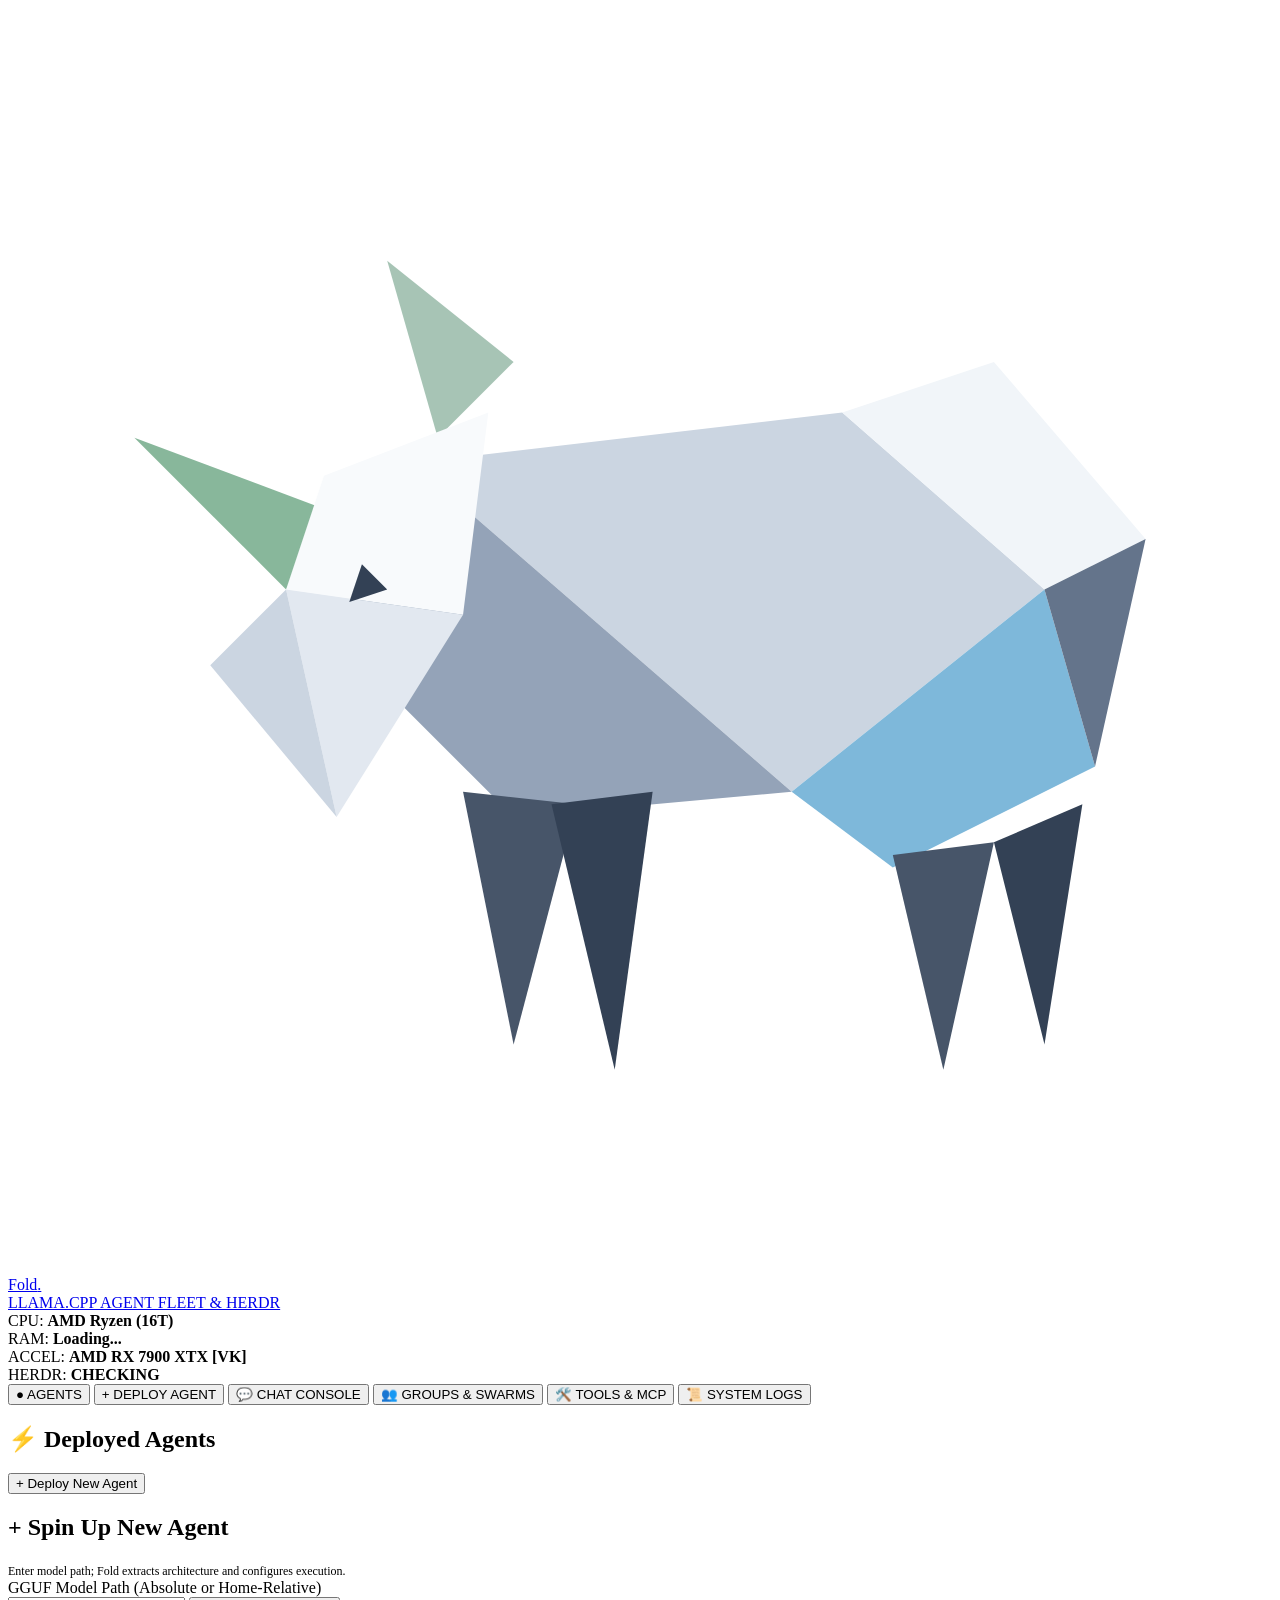
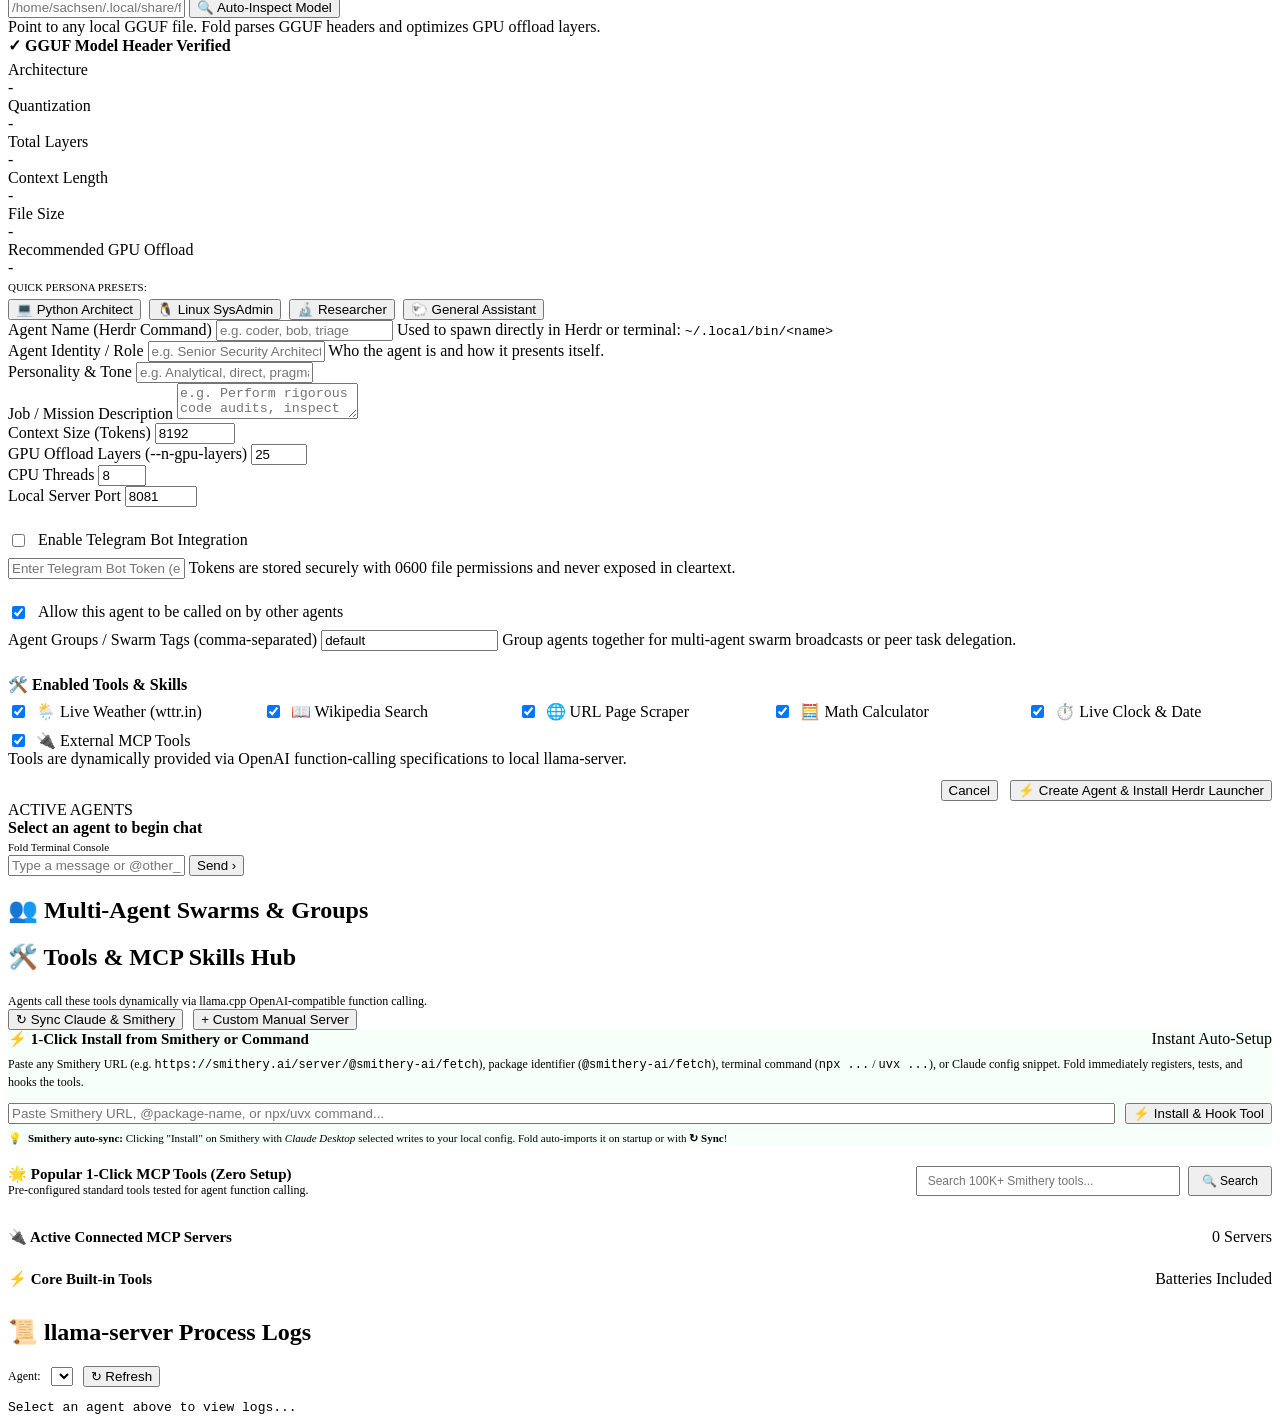
==== fold/web/templates/index.html @ 0744178b "feat(branding): rename Sheprd to Fold, origami sheep theme, and pastel aesthetic overhaul" ====
<!DOCTYPE html>
<html lang="en">
<head>
  <meta charset="UTF-8">
  <meta name="viewport" content="width=device-width, initial-scale=1.0">
  <title>Fold // llama.cpp Agent Orchestrator</title>
  <!-- CSRF_TOKEN -->
  <link rel="stylesheet" href="/static/css/fold.css">
</head>
<body>

  <!-- Header & System Telemetry -->
  <header>
    <a href="#" class="brand">
      <div class="brand-icon-wrapper">
        <svg viewBox="0 0 100 100" class="brand-origami-svg" xmlns="http://www.w3.org/2000/svg">
          <!-- Origami Sheep (Pastel Sky Blue, Sage, Cream, Slate) -->
          <!-- Body facets -->
          <polygon points="32,36 66,32 82,46 62,62" fill="#cbd5e1" />
          <polygon points="32,36 62,62 40,64 26,50" fill="#94a3b8" />
          <polygon points="66,32 82,46 90,42 78,28" fill="#f1f5f9" />
          <polygon points="62,62 82,46 86,60 70,68" fill="#7eb8da" />
          <polygon points="82,46 90,42 86,60" fill="#64748b" />
          <!-- Origami Legs -->
          <polygon points="36,62 40,82 45,63" fill="#475569" />
          <polygon points="43,63 48,84 51,62" fill="#334155" />
          <polygon points="70,67 74,84 78,66" fill="#475569" />
          <polygon points="78,66 82,82 85,63" fill="#334155" />
          <!-- Head / Ears / Face -->
          <polygon points="26,40 10,34 22,46" fill="#88b79b" />
          <polygon points="34,34 30,20 40,28" fill="#a7c4b5" />
          <polygon points="25,37 38,32 36,48 22,46" fill="#f8fafc" />
          <polygon points="22,46 36,48 26,64" fill="#e2e8f0" />
          <polygon points="22,46 26,64 16,52" fill="#cbd5e1" />
          <polygon points="28,44 30,46 27,47" fill="#334155" />
        </svg>
      </div>
      <div class="brand-title-group">
        <div class="brand-title">Fold<span class="title-accent">.</span></div>
        <div class="brand-sub">LLAMA.CPP AGENT FLEET &amp; HERDR</div>
      </div>
    </a>

    <div class="telemetry-bar">
      <div class="telemetry-item">
        <span>CPU:</span> <strong id="stat-cpu">AMD Ryzen (16T)</strong>
      </div>
      <div class="telemetry-item">
        <span>RAM:</span> <strong id="stat-ram">Loading...</strong>
      </div>
      <div class="telemetry-item">
        <span>ACCEL:</span> <strong id="stat-gpu">AMD RX 7900 XTX [VK]</strong>
      </div>
      <div class="telemetry-item">
        <span>HERDR:</span> <strong id="stat-herdr">CHECKING</strong>
      </div>
    </div>
  </header>

  <!-- Navigation Tabs -->
  <nav class="tabs-nav">
    <button class="tab-btn active" data-tab="agents-tab">
      <span>●</span> AGENTS
    </button>
    <button class="tab-btn" data-tab="deploy-tab">
      <span>+</span> DEPLOY AGENT
    </button>
    <button class="tab-btn" data-tab="chat-tab">
      <span>💬</span> CHAT CONSOLE
    </button>
    <button class="tab-btn" data-tab="groups-tab">
      <span>👥</span> GROUPS &amp; SWARMS
    </button>
    <button class="tab-btn" data-tab="tools-tab">
      <span>🛠️</span> TOOLS &amp; MCP
    </button>
    <button class="tab-btn" data-tab="logs-tab">
      <span>📜</span> SYSTEM LOGS
    </button>
  </nav>

  <!-- Main Workspace -->
  <main>

    <!-- Tab 1: Agent Registry / Dashboard -->
    <section id="agents-tab" class="tab-content active">
      <div class="section-header">
        <h2 class="section-title"><span>⚡</span> Deployed Agents</h2>
        <button class="btn btn-primary" onclick="switchTab('deploy-tab')">+ Deploy New Agent</button>
      </div>

      <div class="agents-grid" id="agents-grid">
        <!-- Dynamically rendered by app.js -->
      </div>
    </section>

    <!-- Tab 2: Deploy New Agent Wizard -->
    <section id="deploy-tab" class="tab-content">
      <div class="section-header">
        <h2 class="section-title"><span>+</span> Spin Up New Agent</h2>
        <span style="font-size: 12px; color: var(--text-dim);">Enter model path; Fold extracts architecture and configures execution.</span>
      </div>

      <div class="form-panel">
        <form id="create-agent-form">
          <div class="form-grid">

            <!-- Model Path Input with Auto-Inspect -->
            <div class="form-group form-full">
              <label for="form-model-path">GGUF Model Path (Absolute or Home-Relative)</label>
              <div class="input-with-action">
                <input 
                  type="text" 
                  id="form-model-path" 
                  class="form-control" 
                  placeholder="/home/sachsen/.local/share/fold/models/qwen2.5-0.5b-instruct-q4_k_m.gguf" 
                  required
                >
                <button type="button" class="btn btn-primary" id="btn-inspect-model">
                  🔍 Auto-Inspect Model
                </button>
              </div>
              <span class="help-text">Point to any local GGUF file. Fold parses GGUF headers and optimizes GPU offload layers.</span>
            </div>

            <!-- Inspection Result Card (Appears after inspection) -->
            <div class="form-full">
              <div class="inspection-result" id="inspection-result-box">
                <div style="font-weight: 700; color: var(--accent-green); margin-bottom: 6px;">
                  ✓ GGUF Model Header Verified
                </div>
                <div class="inspection-grid">
                  <div class="inspect-stat-card">
                    <div class="label">Architecture</div>
                    <div class="value" id="inspect-arch">-</div>
                  </div>
                  <div class="inspect-stat-card">
                    <div class="label">Quantization</div>
                    <div class="value" id="inspect-quant">-</div>
                  </div>
                  <div class="inspect-stat-card">
                    <div class="label">Total Layers</div>
                    <div class="value" id="inspect-layers">-</div>
                  </div>
                  <div class="inspect-stat-card">
                    <div class="label">Context Length</div>
                    <div class="value" id="inspect-ctx">-</div>
                  </div>
                  <div class="inspect-stat-card">
                    <div class="label">File Size</div>
                    <div class="value" id="inspect-size">-</div>
                  </div>
                  <div class="inspect-stat-card">
                    <div class="label">Recommended GPU Offload</div>
                    <div class="value" id="inspect-rec-gpu">-</div>
                  </div>
                </div>
              </div>
            </div>

            <!-- Quick Presets -->
            <div class="form-full" style="margin-top: 4px;">
              <label style="margin-bottom: 6px; display: block; font-size: 11px; color: var(--text-dim);">
                QUICK PERSONA PRESETS:
              </label>
              <div style="display: flex; gap: 8px; flex-wrap: wrap;">
                <button type="button" class="btn btn-secondary preset-btn" data-preset="architect">💻 Python Architect</button>
                <button type="button" class="btn btn-secondary preset-btn" data-preset="sysadmin">🐧 Linux SysAdmin</button>
                <button type="button" class="btn btn-secondary preset-btn" data-preset="researcher">🔬 Researcher</button>
                <button type="button" class="btn btn-secondary preset-btn" data-preset="assistant">🐑 General Assistant</button>
              </div>
            </div>

            <!-- Agent Name & Identity -->
            <div class="form-group">
              <label for="form-name">Agent Name (Herdr Command)</label>
              <input type="text" id="form-name" class="form-control" placeholder="e.g. coder, bob, triage" pattern="^[a-zA-Z0-9_-]{1,32}$" required>
              <span class="help-text">Used to spawn directly in Herdr or terminal: <code>~/.local/bin/&lt;name&gt;</code></span>
            </div>

            <div class="form-group">
              <label for="form-identity">Agent Identity / Role</label>
              <input type="text" id="form-identity" class="form-control" placeholder="e.g. Senior Security Architect" required>
              <span class="help-text">Who the agent is and how it presents itself.</span>
            </div>

            <!-- Personality -->
            <div class="form-group form-full">
              <label for="form-personality">Personality &amp; Tone</label>
              <input type="text" id="form-personality" class="form-control" placeholder="e.g. Analytical, direct, pragmatic, speaks in concise bullet points" required>
            </div>

            <!-- Job / Mission -->
            <div class="form-group form-full">
              <label for="form-job">Job / Mission Description</label>
              <textarea id="form-job" class="form-control" placeholder="e.g. Perform rigorous code audits, inspect git diffs, diagnose bugs, and write unit tests." required></textarea>
            </div>

            <!-- Advanced Server Parameters -->
            <div class="form-group">
              <label for="form-context-size">Context Size (Tokens)</label>
              <input type="number" id="form-context-size" class="form-control" value="8192" min="512" max="131072">
            </div>

            <div class="form-group">
              <label for="form-gpu-layers">GPU Offload Layers (--n-gpu-layers)</label>
              <input type="number" id="form-gpu-layers" class="form-control" value="25" min="0" max="256">
            </div>

            <div class="form-group">
              <label for="form-threads">CPU Threads</label>
              <input type="number" id="form-threads" class="form-control" value="8" min="1" max="64">
            </div>

            <div class="form-group">
              <label for="form-port">Local Server Port</label>
              <input type="number" id="form-port" class="form-control" value="8081" min="1024" max="65535">
            </div>

            <input type="hidden" id="form-template" value="chatml">

            <!-- Telegram Bot Integration -->
            <div class="form-group form-full" style="border-top: 1px solid var(--border-green); padding-top: 16px; margin-top: 8px;">
              <div style="display: flex; align-items: center; gap: 10px; margin-bottom: 8px;">
                <input type="checkbox" id="form-tg-enabled" style="accent-color: var(--accent-green);">
                <label for="form-tg-enabled" style="margin: 0; cursor: pointer;">Enable Telegram Bot Integration</label>
              </div>
              <input type="password" id="form-tg-token" class="form-control" placeholder="Enter Telegram Bot Token (e.g. 123456789:ABCdefGHIjklMNOpqrSTUvwxYZ)">
              <span class="help-text">Tokens are stored securely with 0600 file permissions and never exposed in cleartext.</span>
            </div>

            <!-- Multi-Agent Coordination -->
            <div class="form-group form-full" style="border-top: 1px solid var(--border-green); padding-top: 16px; margin-top: 8px;">
              <div style="display: flex; align-items: center; gap: 10px; margin-bottom: 8px;">
                <input type="checkbox" id="form-callable" checked style="accent-color: var(--accent-green);">
                <label for="form-callable" style="margin: 0; cursor: pointer;">Allow this agent to be called on by other agents</label>
              </div>
              <label for="form-groups">Agent Groups / Swarm Tags (comma-separated)</label>
              <input type="text" id="form-groups" class="form-control" placeholder="e.g. dev, triage, research" value="default">
              <span class="help-text">Group agents together for multi-agent swarm broadcasts or peer task delegation.</span>
            </div>

            <!-- Enabled Tools & Skills -->
            <div class="form-group form-full" style="border-top: 1px solid var(--border-green); padding-top: 16px; margin-top: 8px;">
              <label style="margin-bottom: 8px; display: block; font-weight: 700; color: var(--accent-green);">🛠️ Enabled Tools &amp; Skills</label>
              <div style="display: grid; grid-template-columns: repeat(auto-fill, minmax(220px, 1fr)); gap: 10px;" id="form-tools-container">
                <label style="display: flex; align-items: center; gap: 8px; cursor: pointer;">
                  <input type="checkbox" name="form_tool" value="get_weather" checked style="accent-color: var(--accent-green);">
                  <span>🌦️ Live Weather (wttr.in)</span>
                </label>
                <label style="display: flex; align-items: center; gap: 8px; cursor: pointer;">
                  <input type="checkbox" name="form_tool" value="wikipedia_search" checked style="accent-color: var(--accent-green);">
                  <span>📖 Wikipedia Search</span>
                </label>
                <label style="display: flex; align-items: center; gap: 8px; cursor: pointer;">
                  <input type="checkbox" name="form_tool" value="fetch_url" checked style="accent-color: var(--accent-green);">
                  <span>🌐 URL Page Scraper</span>
                </label>
                <label style="display: flex; align-items: center; gap: 8px; cursor: pointer;">
                  <input type="checkbox" name="form_tool" value="calculate" checked style="accent-color: var(--accent-green);">
                  <span>🧮 Math Calculator</span>
                </label>
                <label style="display: flex; align-items: center; gap: 8px; cursor: pointer;">
                  <input type="checkbox" name="form_tool" value="get_current_time" checked style="accent-color: var(--accent-green);">
                  <span>⏱️ Live Clock &amp; Date</span>
                </label>
                <label style="display: flex; align-items: center; gap: 8px; cursor: pointer;">
                  <input type="checkbox" name="form_tool" value="all_mcp" checked style="accent-color: var(--accent-green);">
                  <span>🔌 External MCP Tools</span>
                </label>
              </div>
              <span class="help-text">Tools are dynamically provided via OpenAI function-calling specifications to local llama-server.</span>
            </div>

            <div class="form-full" style="margin-top: 12px; display: flex; justify-content: flex-end; gap: 12px;">
              <button type="button" class="btn btn-secondary" onclick="switchTab('agents-tab')">Cancel</button>
              <button type="submit" class="btn btn-primary">⚡ Create Agent &amp; Install Herdr Launcher</button>
            </div>

          </div>
        </form>
      </div>
    </section>

    <!-- Tab 3: Interactive Chat Console -->
    <section id="chat-tab" class="tab-content">
      <div class="chat-container">
        <div class="chat-sidebar">
          <div class="chat-sidebar-header">ACTIVE AGENTS</div>
          <div class="chat-agent-list" id="chat-agent-list">
            <!-- Rendered by JS -->
          </div>
        </div>
        <div class="chat-main">
          <div class="chat-header">
            <div style="font-weight: 700; color: var(--accent-green);" id="chat-active-title">
              Select an agent to begin chat
            </div>
            <div>
              <span style="font-size: 11px; color: var(--text-dim);">Fold Terminal Console</span>
            </div>
          </div>
          <div class="chat-messages" id="chat-messages">
            <!-- Messages rendered by JS -->
          </div>
          <div class="chat-input-bar">
            <input type="text" id="chat-input" class="form-control" placeholder="Type a message or @other_agent...">
            <button class="btn btn-primary" id="chat-send-btn">Send ›</button>
          </div>
        </div>
      </div>
    </section>

    <!-- Tab 4: Groups & Swarms -->
    <section id="groups-tab" class="tab-content">
      <div class="section-header">
        <h2 class="section-title"><span>👥</span> Multi-Agent Swarms &amp; Groups</h2>
      </div>
      <div id="groups-container">
        <!-- Rendered by JS -->
      </div>
    </section>

    <!-- Tab 5: Tools & MCP Skills Hub -->
    <section id="tools-tab" class="tab-content">
      <div class="section-header">
        <div>
          <h2 class="section-title"><span>🛠️</span> Tools &amp; MCP Skills Hub</h2>
          <span style="font-size: 12px; color: var(--text-dim);">Agents call these tools dynamically via llama.cpp OpenAI-compatible function calling.</span>
        </div>
        <div style="display: flex; gap: 10px; align-items: center;">
          <button class="btn btn-secondary" id="btn-sync-external" onclick="syncExternalMCPConfigs()">↻ Sync Claude &amp; Smithery</button>
          <button class="btn btn-secondary" onclick="openAddMCPModal()">+ Custom Manual Server</button>
        </div>
      </div>

      <!-- Quick 1-Click Installer from Smithery / Command -->
      <div class="card" style="margin-bottom: 20px; border-color: var(--accent-green); background: rgba(0, 255, 102, 0.03);">
        <div style="display: flex; justify-content: space-between; align-items: center; margin-bottom: 8px;">
          <div style="font-weight: 700; color: var(--accent-green); font-size: 15px;">⚡ 1-Click Install from Smithery or Command</div>
          <span class="tool-badge core">Instant Auto-Setup</span>
        </div>
        <div style="font-size: 12px; color: var(--text-dim); margin-bottom: 12px; line-height: 1.4;">
          Paste any Smithery URL (e.g. <code>https://smithery.ai/server/@smithery-ai/fetch</code>), package identifier (<code>@smithery-ai/fetch</code>), terminal command (<code>npx ...</code> / <code>uvx ...</code>), or Claude config snippet. Fold immediately registers, tests, and hooks the tools.
        </div>
        <form id="quick-mcp-form" onsubmit="handleQuickMCPInstall(event)" style="display: flex; gap: 10px;">
          <input type="text" id="quick-mcp-input" class="form-control" placeholder="Paste Smithery URL, @package-name, or npx/uvx command..." style="flex: 1;" required>
          <button type="submit" id="btn-quick-install-submit" class="btn btn-primary" style="white-space: nowrap;">⚡ Install &amp; Hook Tool</button>
        </form>
        <div style="font-size: 11px; color: var(--text-dim); margin-top: 8px; display: flex; align-items: center; gap: 6px;">
          <span>💡</span>
          <span><strong>Smithery auto-sync:</strong> Clicking "Install" on Smithery with <em>Claude Desktop</em> selected writes to your local config. Fold auto-imports it on startup or with <strong>↻ Sync</strong>!</span>
        </div>
      </div>

      <!-- Popular Zero-Setup Tools / App Store -->
      <div class="card" style="margin-bottom: 20px;">
        <div class="card-header" style="display: flex; justify-content: space-between; align-items: center; border-bottom: 1px solid var(--border-green); padding-bottom: 10px; margin-bottom: 14px; flex-wrap: wrap; gap: 10px;">
          <div>
            <div style="font-weight: 700; color: var(--accent-green); font-size: 15px;">🌟 Popular 1-Click MCP Tools (Zero Setup)</div>
            <div style="font-size: 12px; color: var(--text-dim);">Pre-configured standard tools tested for agent function calling.</div>
          </div>
          <div style="display: flex; gap: 8px; align-items: center;">
            <input type="text" id="smithery-search-input" class="form-control" placeholder="Search 100K+ Smithery tools..." style="width: 240px; padding: 6px 10px; font-size: 12px;" onkeydown="if(event.key==='Enter'){event.preventDefault();triggerSmitherySearch();}">
            <button class="btn btn-secondary" onclick="triggerSmitherySearch()" style="padding: 6px 12px; font-size: 12px;">🔍 Search</button>
          </div>
        </div>

        <div id="smithery-search-results" style="display: none; margin-bottom: 16px;"></div>

        <div id="featured-mcp-grid" class="featured-mcp-grid">
          <!-- Populated by loadFeaturedMCP() -->
        </div>
      </div>

      <!-- Connected Servers & Core Tools Dashboard -->
      <div class="tools-dashboard">
        <!-- MCP Servers Card -->
        <div class="card">
          <div class="card-header" style="display: flex; justify-content: space-between; align-items: center; border-bottom: 1px solid var(--border-green); padding-bottom: 10px; margin-bottom: 14px;">
            <div style="font-weight: 700; color: var(--accent-amber); font-size: 15px;">🔌 Active Connected MCP Servers</div>
            <span class="tool-badge mcp" id="mcp-count-badge">0 Servers</span>
          </div>
          <div id="mcp-servers-list">
            <!-- Rendered by JS -->
          </div>
        </div>

        <!-- Core Tools Card -->
        <div class="card">
          <div class="card-header" style="display: flex; justify-content: space-between; align-items: center; border-bottom: 1px solid var(--border-green); padding-bottom: 10px; margin-bottom: 14px;">
            <div style="font-weight: 700; color: var(--accent-green); font-size: 15px;">⚡ Core Built-in Tools</div>
            <span class="tool-badge core">Batteries Included</span>
          </div>
          <div id="core-tools-list">
            <!-- Rendered by JS -->
          </div>
        </div>
      </div>
    </section>

    <!-- Tab 6: System Logs -->
    <section id="logs-tab" class="tab-content">
      <div class="section-header">
        <h2 class="section-title"><span>📜</span> llama-server Process Logs</h2>
        <div style="display: flex; gap: 10px; align-items: center;">
          <label style="font-size: 12px; color: var(--text-dim);">Agent:</label>
          <select id="log-agent-select" class="form-control" onchange="fetchLogs()"></select>
          <button class="btn btn-secondary" onclick="fetchLogs()">↻ Refresh</button>
        </div>
      </div>
      <pre class="logs-console" id="logs-console">Select an agent above to view logs...</pre>
    </section>

  </main>

  <!-- Add MCP Server Modal -->
  <div id="add-mcp-modal" class="modal-overlay" style="display: none; position: fixed; inset: 0; background: rgba(0,0,0,0.8); backdrop-filter: blur(4px); z-index: 1000; align-items: center; justify-content: center;">
    <div class="modal-content" style="background: var(--bg-card); border: 1px solid var(--accent-green); border-radius: 6px; padding: 24px; max-width: 550px; width: 90%; box-shadow: var(--glow-bright);">
      <div style="display: flex; justify-content: space-between; align-items: center; margin-bottom: 16px; border-bottom: 1px solid var(--border-green); padding-bottom: 8px;">
        <h3 style="color: var(--accent-green); font-size: 16px;">🔌 Connect External MCP Tool Server</h3>
        <button class="btn btn-secondary" onclick="closeAddMCPModal()" style="padding: 2px 8px;">✕</button>
      </div>
      <form id="add-mcp-form">
        <!-- Preset Dropdown -->
        <div class="form-group" style="margin-bottom: 14px;">
          <label style="font-size: 12px; color: var(--accent-green); font-weight: 700;">Select Quick Preset (Smithery / Standard)</label>
          <select id="mcp-preset-select" class="form-control" onchange="applyMCPPreset(this.value)">
            <option value="custom">-- Custom Command --</option>
            <option value="duckduckgo">DuckDuckGo Search (npx -y @modelcontextprotocol/server-duckduckgo)</option>
            <option value="brave">Brave Web Search (npx -y @modelcontextprotocol/server-brave-search)</option>
            <option value="sqlite">SQLite Database (uvx mcp-server-sqlite)</option>
            <option value="filesystem">Local Filesystem (npx -y @modelcontextprotocol/server-filesystem)</option>
            <option value="memory">Memory Graph (npx -y @modelcontextprotocol/server-memory)</option>
          </select>
        </div>

        <div class="form-group" style="margin-bottom: 12px;">
          <label for="mcp-name">Server Identifier</label>
          <input type="text" id="mcp-name" class="form-control" placeholder="e.g. duckduckgo, brave, sqlite" required>
        </div>

        <div class="form-group" style="margin-bottom: 12px;">
          <label for="mcp-command">Command Binary</label>
          <input type="text" id="mcp-command" class="form-control" placeholder="e.g. npx, python3, uvx" required>
        </div>

        <div class="form-group" style="margin-bottom: 12px;">
          <label for="mcp-args">Arguments (Space-separated)</label>
          <input type="text" id="mcp-args" class="form-control" placeholder="e.g. -y @modelcontextprotocol/server-duckduckgo">
        </div>

        <div class="form-group" style="margin-bottom: 16px;">
          <label for="mcp-desc">Description</label>
          <input type="text" id="mcp-desc" class="form-control" placeholder="e.g. Real-time web search capabilities">
        </div>

        <div style="display: flex; justify-content: flex-end; gap: 10px;">
          <button type="button" class="btn btn-secondary" onclick="closeAddMCPModal()">Cancel</button>
          <button type="submit" class="btn btn-primary">Connect Server ›</button>
        </div>
      </form>
    </div>
  </div>

  <!-- Notification Toasts Container -->
  <div class="toast-container" id="toast-container"></div>

  <script src="/static/js/app.js"></script>
</body>
</html>
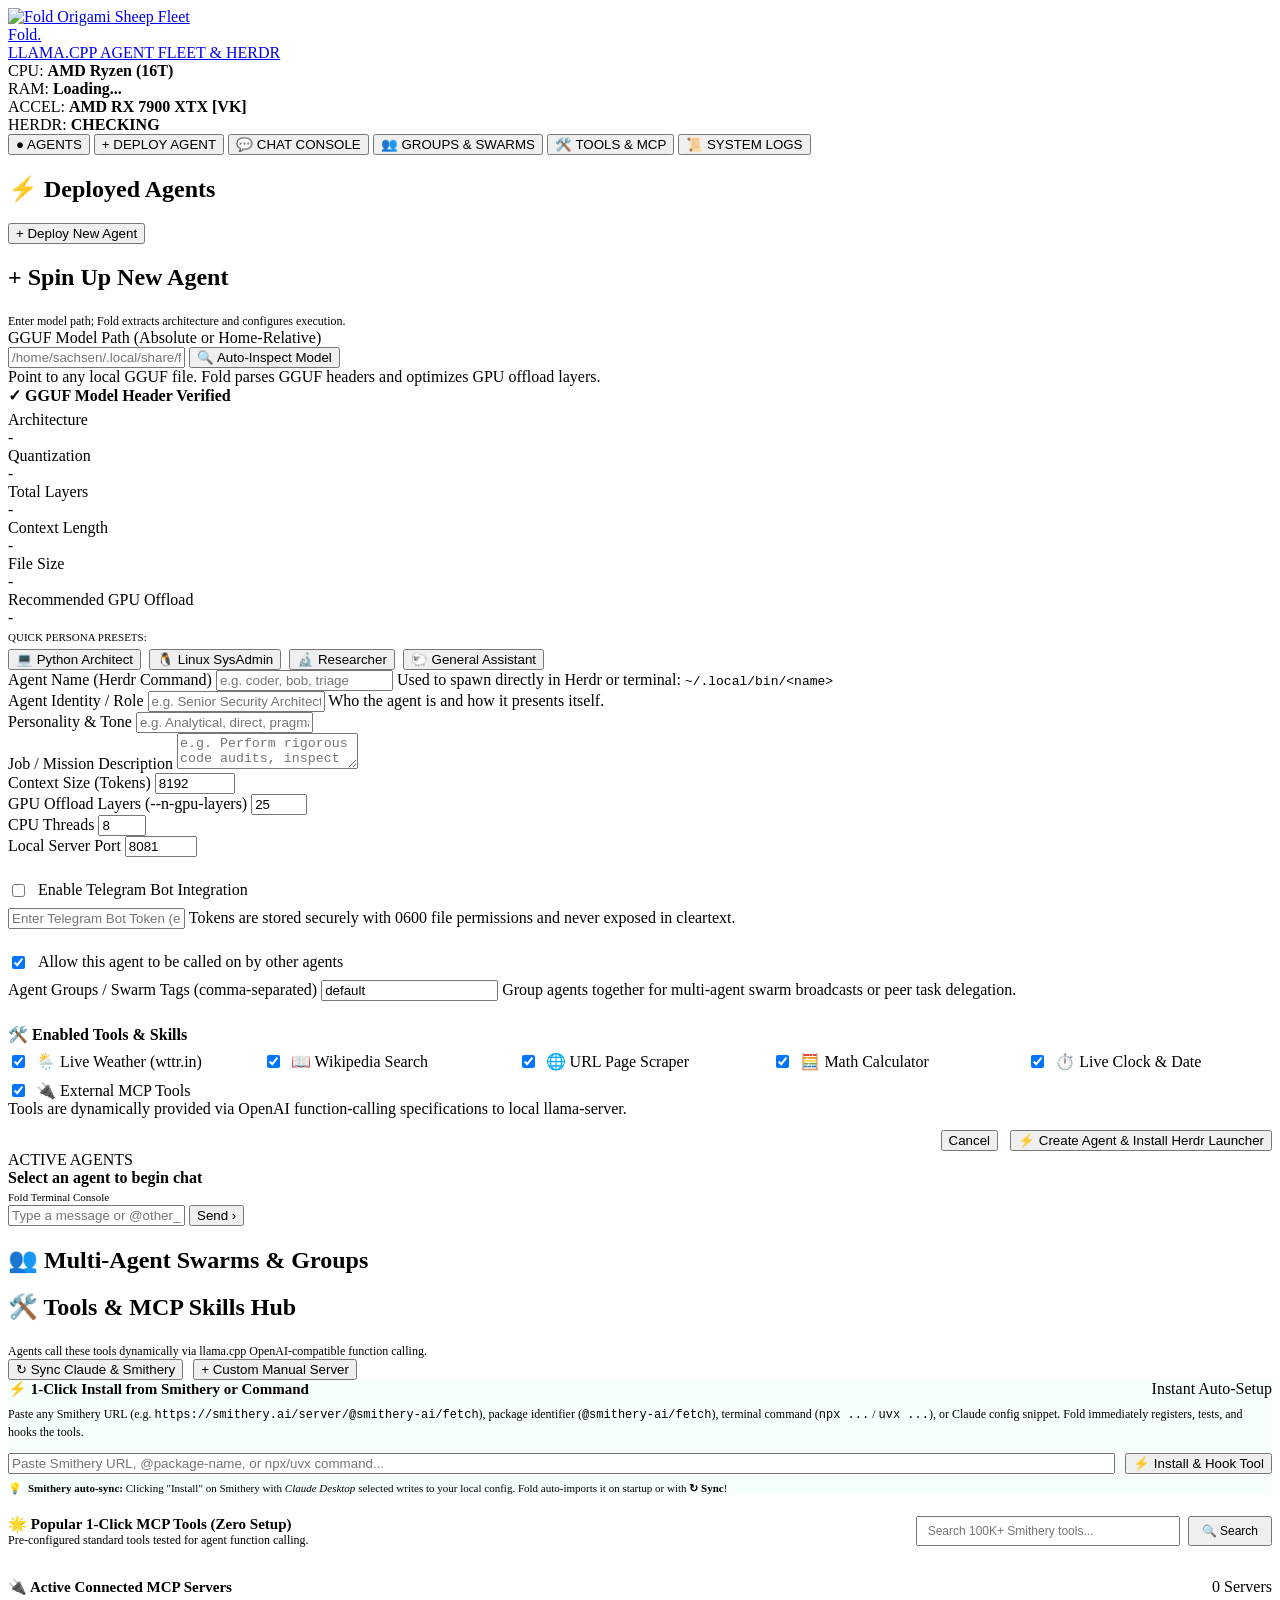
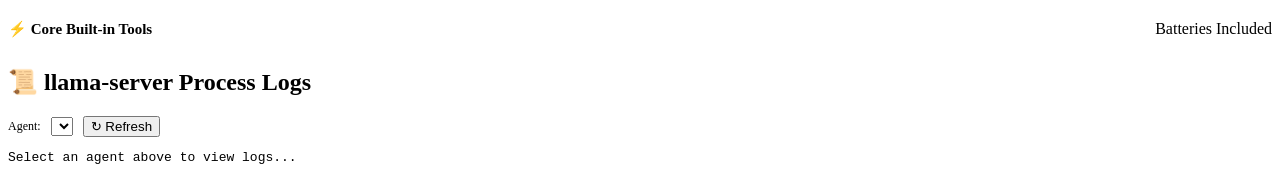
==== commit 22bc6275: "feat: fix Gemma model inspection, support sharded/quantized models, add pastel origami sheep assets " ====
--- a/fold/web/templates/index.html
+++ b/fold/web/templates/index.html
@@ -5,6 +5,8 @@
   <meta name="viewport" content="width=device-width, initial-scale=1.0">
   <title>Fold // llama.cpp Agent Orchestrator</title>
   <!-- CSRF_TOKEN -->
+  <link rel="icon" type="image/png" href="/static/img/favicon.png">
+  <link rel="shortcut icon" href="/static/img/favicon.ico">
   <link rel="stylesheet" href="/static/css/fold.css">
 </head>
 <body>
@@ -13,27 +15,7 @@
   <header>
     <a href="#" class="brand">
       <div class="brand-icon-wrapper">
-        <svg viewBox="0 0 100 100" class="brand-origami-svg" xmlns="http://www.w3.org/2000/svg">
-          <!-- Origami Sheep (Pastel Sky Blue, Sage, Cream, Slate) -->
-          <!-- Body facets -->
-          <polygon points="32,36 66,32 82,46 62,62" fill="#cbd5e1" />
-          <polygon points="32,36 62,62 40,64 26,50" fill="#94a3b8" />
-          <polygon points="66,32 82,46 90,42 78,28" fill="#f1f5f9" />
-          <polygon points="62,62 82,46 86,60 70,68" fill="#7eb8da" />
-          <polygon points="82,46 90,42 86,60" fill="#64748b" />
-          <!-- Origami Legs -->
-          <polygon points="36,62 40,82 45,63" fill="#475569" />
-          <polygon points="43,63 48,84 51,62" fill="#334155" />
-          <polygon points="70,67 74,84 78,66" fill="#475569" />
-          <polygon points="78,66 82,82 85,63" fill="#334155" />
-          <!-- Head / Ears / Face -->
-          <polygon points="26,40 10,34 22,46" fill="#88b79b" />
-          <polygon points="34,34 30,20 40,28" fill="#a7c4b5" />
-          <polygon points="25,37 38,32 36,48 22,46" fill="#f8fafc" />
-          <polygon points="22,46 36,48 26,64" fill="#e2e8f0" />
-          <polygon points="22,46 26,64 16,52" fill="#cbd5e1" />
-          <polygon points="28,44 30,46 27,47" fill="#334155" />
-        </svg>
+        <img src="/static/img/fold_trio.png" alt="Fold Origami Sheep Fleet" class="brand-origami-img">
       </div>
       <div class="brand-title-group">
         <div class="brand-title">Fold<span class="title-accent">.</span></div>
